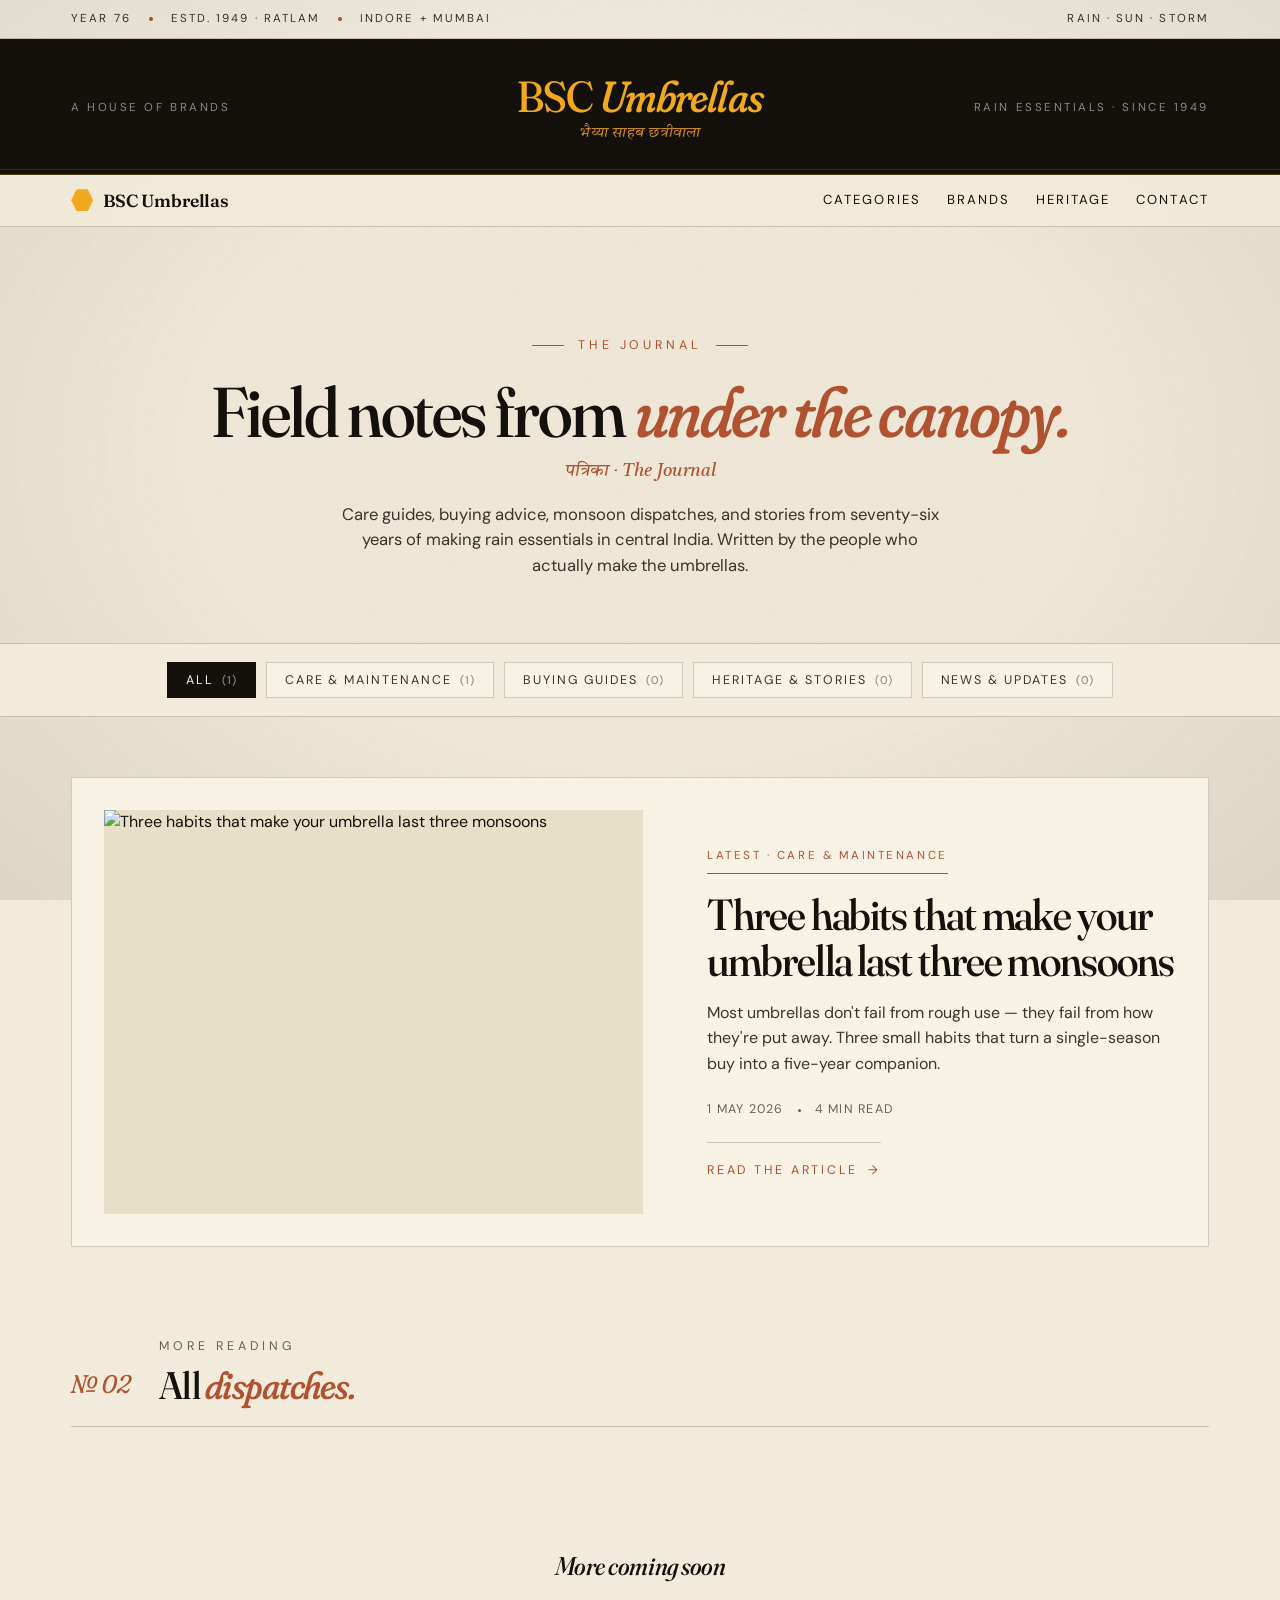
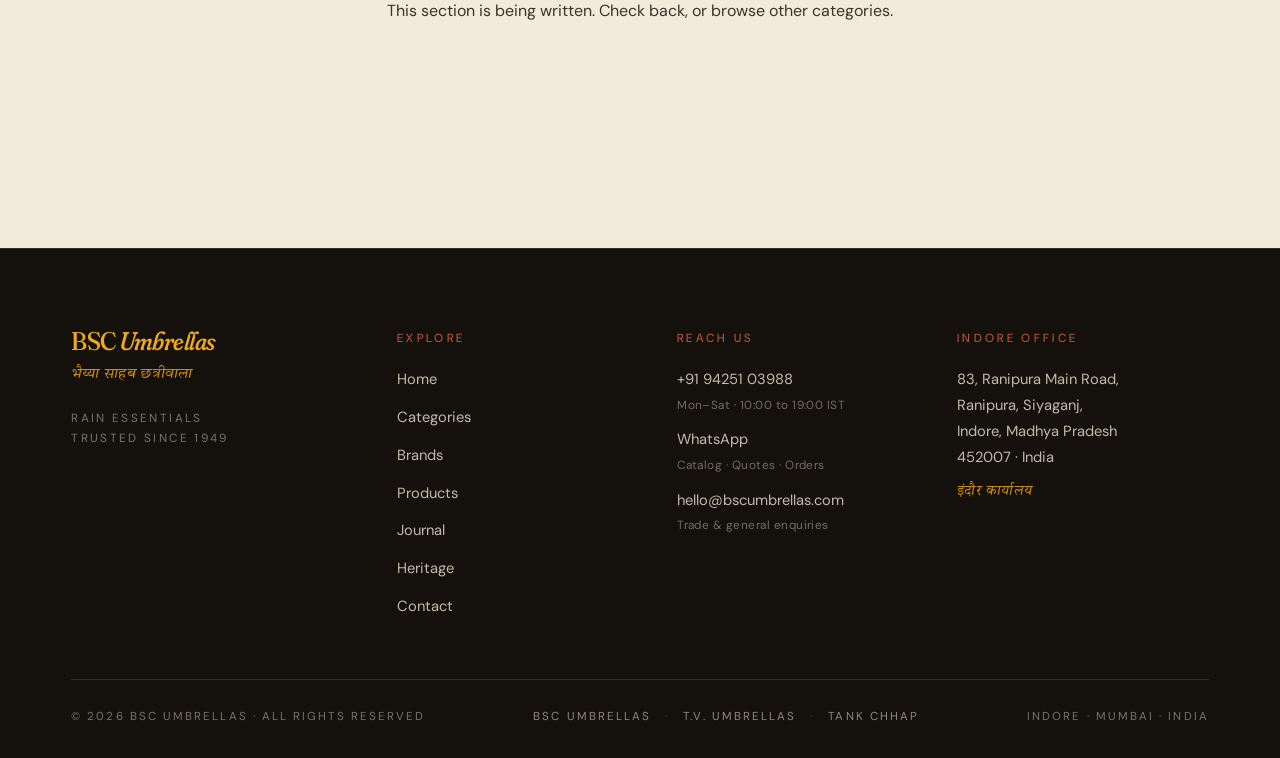
==== blog.html @ c0f9a4b3 "Add files via upload" ====
<!DOCTYPE html>
<html lang="en">
<head>
  <meta charset="UTF-8" />
  <meta name="viewport" content="width=device-width, initial-scale=1.0" />
  <title>The Journal &middot; BSC Umbrellas</title>
  <meta name="description" content="Field notes from a heritage rain-essentials house. Care guides, buying advice, brand stories and monsoon dispatches from BSC, T.V. and Tank Chhap." />

  <!-- Open Graph -->
  <meta property="og:type" content="website" />
  <meta property="og:title" content="The Journal · BSC Umbrellas" />
  <meta property="og:description" content="Field notes from a heritage rain-essentials house. Care guides, buying advice and monsoon dispatches." />
  <meta property="og:site_name" content="BSC Umbrellas" />

  <link rel="preconnect" href="https://fonts.googleapis.com" />
  <link rel="preconnect" href="https://fonts.gstatic.com" crossorigin />
  <link href="https://fonts.googleapis.com/css2?family=Fraunces:ital,opsz,wght,SOFT,WONK@0,9..144,300..900,30..100,0..1;1,9..144,300..900,30..100,0..1&family=DM+Sans:opsz,wght@9..40,300..700&family=Tiro+Devanagari+Hindi:ital@0;1&display=swap" rel="stylesheet" />

  <style>
    :root {
      --paper:        #F2EADA;
      --paper-light:  #F8F2E4;
      --paper-deep:   #E8DFC9;
      --ink:          #14110D;
      --ink-soft:     #3B342A;
      --ink-mute:     #6B6053;
      --rule:         rgba(20,17,13,0.18);
      --rule-strong:  #1A1612;
      --bsc-amber:    #F0A91C;
      --bsc-amber-deep: #C8881A;
      --bsc-blue:     #1769B7;
      --tank-yellow:  #F4B41A;
      --tv-red:       #D81B1B;
      --rust:         #B0512F;
      --max:          1240px;
      --gutter:       clamp(20px, 4vw, 56px);
      --serif:        'Fraunces', 'Bodoni Moda', Georgia, serif;
      --sans:         'DM Sans', system-ui, sans-serif;
      --deva:         'Tiro Devanagari Hindi', serif;
      --t-eyebrow:    0.78rem;
    }

    *, *::before, *::after { box-sizing: border-box; }
    html { scroll-behavior: smooth; }
    body {
      margin: 0;
      background: var(--paper);
      color: var(--ink);
      font-family: var(--sans);
      font-size: clamp(1rem, 1.1vw, 1.125rem);
      line-height: 1.55;
      -webkit-font-smoothing: antialiased;
      text-rendering: optimizeLegibility;
      overflow-x: hidden;
    }

    /* Subtle paper texture — same as index.html */
    body::before {
      content: '';
      position: fixed;
      inset: 0;
      pointer-events: none;
      z-index: 1;
      background-image: url("data:image/svg+xml;utf8,<svg xmlns='http://www.w3.org/2000/svg' width='400' height='400'><filter id='n'><feTurbulence type='fractalNoise' baseFrequency='0.85' numOctaves='2' seed='3'/><feColorMatrix values='0 0 0 0 0.08  0 0 0 0 0.07  0 0 0 0 0.05  0 0 0 0.18 0'/></filter><rect width='100%25' height='100%25' filter='url(%23n)' opacity='0.55'/></svg>");
      background-size: 400px 400px;
      opacity: 0.5;
      mix-blend-mode: multiply;
    }
    body::after {
      content: '';
      position: fixed;
      inset: 0;
      pointer-events: none;
      z-index: 1;
      background: radial-gradient(ellipse at center, transparent 50%, rgba(20,17,13,0.08) 100%);
    }
    main, header, footer, nav { position: relative; z-index: 2; }

    h1, h2, h3, h4 {
      font-family: var(--serif);
      font-weight: 500;
      letter-spacing: -0.018em;
      color: var(--ink);
      margin: 0;
      font-variation-settings: 'opsz' 144, 'SOFT' 25, 'WONK' 0;
    }
    p { margin: 0 0 1em; color: var(--ink-soft); }
    a { color: inherit; text-decoration: none; }
    img { max-width: 100%; height: auto; display: block; }

    .container {
      max-width: var(--max);
      margin: 0 auto;
      padding: 0 var(--gutter);
    }

    /* ============ MASTHEAD BAR (matches site) ============ */
    .masthead-bar {
      border-bottom: 1px solid var(--rule);
      background: var(--paper-light);
      font-family: var(--sans);
      font-size: 0.72rem;
      letter-spacing: 0.18em;
      text-transform: uppercase;
      color: var(--ink-soft);
    }
    .masthead-bar .container {
      display: flex;
      justify-content: space-between;
      align-items: center;
      padding-top: 10px;
      padding-bottom: 10px;
      gap: 20px;
      flex-wrap: wrap;
    }
    .masthead-bar .left, .masthead-bar .right {
      display: flex;
      gap: 18px;
      align-items: center;
    }
    .masthead-bar .dot {
      width: 4px; height: 4px; border-radius: 50%;
      background: var(--rust); display: inline-block;
    }
    @media (max-width: 720px) { .masthead-bar { display: none; } }

    /* ============ MASTHEAD ============ */
    .masthead {
      border-bottom: 1px solid rgba(240, 169, 28, 0.28);
      padding: 36px 0 32px;
      background: var(--ink);
      position: relative;
    }
    .masthead::before {
      content: '';
      position: absolute;
      left: 0; right: 0; bottom: 4px;
      height: 1px;
      background: rgba(240, 169, 28, 0.18);
    }
    .masthead .container {
      display: grid;
      grid-template-columns: 1fr auto 1fr;
      align-items: center;
      gap: 24px;
    }
    .masthead-left, .masthead-right {
      font-family: var(--sans);
      font-size: 0.72rem;
      letter-spacing: 0.22em;
      text-transform: uppercase;
      color: rgba(242, 234, 218, 0.55);
    }
    .masthead-right { text-align: right; }
    .masthead-center { display: flex; flex-direction: column; align-items: center; gap: 8px; }
    .masthead-title {
      font-family: var(--serif);
      font-weight: 500;
      font-variation-settings: 'opsz' 144, 'SOFT' 50, 'WONK' 1;
      font-size: clamp(1.8rem, 3.4vw, 3rem);
      letter-spacing: -0.02em;
      line-height: 1;
      text-align: center;
      color: var(--bsc-amber);
    }
    .masthead-title em {
      font-style: italic;
      color: var(--bsc-amber);
      font-variation-settings: 'opsz' 144, 'SOFT' 100, 'WONK' 1;
    }
    .masthead-deva {
      font-family: var(--deva);
      font-style: italic;
      font-size: 0.95rem;
      color: var(--bsc-amber-deep);
      letter-spacing: 0.02em;
      line-height: 1;
    }
    @media (max-width: 720px) {
      .masthead .container { grid-template-columns: 1fr; text-align: center; }
      .masthead-right { text-align: center; }
    }

    /* ============ NAV ============ */
    nav.primary {
      position: sticky;
      top: 0;
      z-index: 50;
      background: rgba(242,234,218,0.92);
      border-bottom: 1px solid var(--rule);
      backdrop-filter: blur(8px);
      -webkit-backdrop-filter: blur(8px);
    }
    nav.primary .container {
      display: flex;
      justify-content: space-between;
      align-items: center;
      padding-top: 12px;
      padding-bottom: 12px;
      gap: 16px;
      flex-wrap: wrap;
    }
    .nav-mark {
      font-family: var(--serif);
      font-weight: 600;
      font-size: 1.1rem;
      letter-spacing: -0.01em;
      display: flex;
      align-items: center;
      gap: 10px;
      color: var(--ink);
    }
    .nav-mark::before {
      content: '';
      width: 22px; height: 22px;
      background: var(--bsc-amber);
      clip-path: polygon(25% 0%, 75% 0%, 100% 50%, 75% 100%, 25% 100%, 0% 50%);
      display: inline-block;
    }
    .nav-links {
      display: flex;
      gap: clamp(14px, 2vw, 28px);
      list-style: none;
      padding: 0; margin: 0;
      font-size: 0.82rem;
      letter-spacing: 0.16em;
      text-transform: uppercase;
      color: var(--ink-soft);
      flex-wrap: wrap;
    }
    .nav-links a {
      position: relative;
      padding: 6px 0;
      transition: color 0.2s ease;
      color: var(--ink);
    }
    .nav-links a:hover { color: var(--rust); }
    .nav-links a.active { color: var(--rust); border-bottom: 1px solid var(--rust); }
    @media (max-width: 560px) {
      nav.primary .container { gap: 10px; justify-content: center; }
      .nav-links { gap: 18px; font-size: 0.72rem; letter-spacing: 0.14em; flex-wrap: wrap; justify-content: center; }
      .nav-mark { font-size: 0.95rem; gap: 0; }
      .nav-mark::before { display: none; }
    }

    /* ============ PAGE HEADER ============ */
    .page-header {
      padding: clamp(60px, 8vw, 110px) 0 clamp(40px, 5vw, 70px);
      text-align: center;
    }
    .page-eyebrow {
      display: inline-flex;
      align-items: center;
      gap: 14px;
      font-family: var(--sans);
      font-size: var(--t-eyebrow);
      letter-spacing: 0.32em;
      text-transform: uppercase;
      color: var(--rust);
      margin-bottom: 24px;
    }
    .page-eyebrow::before, .page-eyebrow::after {
      content: '';
      width: 32px; height: 1px;
      background: var(--rust);
    }
    .page-title {
      font-family: var(--serif);
      font-size: clamp(2.4rem, 5.5vw, 4.5rem);
      line-height: 0.95;
      letter-spacing: -0.03em;
      margin: 0 0 24px;
      font-variation-settings: 'opsz' 144, 'SOFT' 30, 'WONK' 1;
    }
    .page-title em {
      font-style: italic;
      color: var(--rust);
      font-variation-settings: 'opsz' 144, 'SOFT' 100, 'WONK' 1;
    }
    .page-deva {
      font-family: var(--deva);
      font-style: italic;
      font-size: clamp(1rem, 1.4vw, 1.2rem);
      color: var(--rust);
      margin: -10px 0 18px;
      line-height: 1.3;
    }
    .page-lede {
      font-size: clamp(1rem, 1.3vw, 1.15rem);
      color: var(--ink-soft);
      max-width: 56ch;
      margin: 0 auto;
      line-height: 1.55;
    }

    /* ============ FILTER STRIP ============ */
    .filter-bar {
      position: sticky;
      top: 56px;
      z-index: 40;
      background: var(--paper);
      border-top: 1px solid var(--rule);
      border-bottom: 1px solid var(--rule);
      padding: 18px 0;
      margin-bottom: clamp(40px, 5vw, 60px);
    }
    .filter-bar .container {
      display: flex;
      gap: 10px;
      flex-wrap: wrap;
      justify-content: center;
    }
    .filter-btn {
      font-family: var(--sans);
      font-size: 0.78rem;
      letter-spacing: 0.16em;
      text-transform: uppercase;
      padding: 9px 18px;
      border: 1px solid var(--rule);
      background: var(--paper-light);
      color: var(--ink-soft);
      cursor: pointer;
      transition: all 0.2s ease;
      display: inline-flex;
      align-items: center;
      gap: 8px;
    }
    .filter-btn:hover {
      border-color: var(--rust);
      color: var(--rust);
    }
    .filter-btn.active {
      background: var(--ink);
      border-color: var(--ink);
      color: var(--paper-light);
    }
    .filter-btn .count {
      font-size: 0.7rem;
      opacity: 0.6;
      letter-spacing: 0.08em;
    }

    /* ============ FEATURED POST ============ */
    .featured-wrap {
      margin-bottom: clamp(60px, 7vw, 100px);
    }
    .featured-post {
      display: grid;
      grid-template-columns: 1.15fr 1fr;
      gap: clamp(32px, 5vw, 64px);
      align-items: center;
      border: 1px solid var(--rule);
      background: var(--paper-light);
      padding: clamp(20px, 2.5vw, 32px);
      transition: border-color 0.3s ease, transform 0.3s ease;
    }
    .featured-post:hover {
      border-color: var(--rust);
    }
    .featured-image {
      aspect-ratio: 4 / 3;
      overflow: hidden;
      background: var(--paper-deep);
      position: relative;
    }
    .featured-image img {
      width: 100%; height: 100%;
      object-fit: cover;
      transition: transform 0.6s cubic-bezier(0.2,0.8,0.2,1);
    }
    .featured-post:hover .featured-image img {
      transform: scale(1.04);
    }
    .featured-content {
      padding: 8px 0;
    }
    .featured-tag {
      display: inline-block;
      font-size: 0.72rem;
      letter-spacing: 0.22em;
      text-transform: uppercase;
      color: var(--rust);
      margin-bottom: 18px;
      padding-bottom: 8px;
      border-bottom: 1px solid var(--rust);
    }
    .featured-title {
      font-size: clamp(1.8rem, 3.4vw, 2.8rem);
      line-height: 1.05;
      letter-spacing: -0.025em;
      margin: 0 0 16px;
      font-variation-settings: 'opsz' 144, 'SOFT' 30, 'WONK' 1;
    }
    .featured-excerpt {
      font-size: clamp(1rem, 1.2vw, 1.1rem);
      color: var(--ink-soft);
      line-height: 1.6;
      margin-bottom: 24px;
    }
    .featured-meta {
      display: flex;
      align-items: center;
      gap: 14px;
      font-size: 0.78rem;
      letter-spacing: 0.1em;
      text-transform: uppercase;
      color: var(--ink-mute);
    }
    .featured-meta .dot {
      width: 3px; height: 3px;
      border-radius: 50%;
      background: var(--ink-mute);
    }
    .featured-cta {
      display: inline-flex;
      align-items: center;
      gap: 10px;
      margin-top: 22px;
      padding-top: 18px;
      border-top: 1px solid var(--rule);
      font-size: 0.78rem;
      letter-spacing: 0.22em;
      text-transform: uppercase;
      color: var(--rust);
      transition: gap 0.3s;
    }
    .featured-post:hover .featured-cta { gap: 16px; }
    @media (max-width: 880px) {
      .featured-post { grid-template-columns: 1fr; }
    }

    /* ============ POST GRID ============ */
    .section-marker {
      display: grid;
      grid-template-columns: auto 1fr;
      gap: 28px;
      align-items: end;
      margin-bottom: 40px;
      padding-bottom: 22px;
      border-bottom: 1px solid var(--rule);
    }
    @media (max-width: 720px) {
      .section-marker { grid-template-columns: 1fr; gap: 14px; }
    }
    .section-num {
      font-family: var(--serif);
      font-style: italic;
      font-size: 1.6rem;
      color: var(--rust);
      font-variation-settings: 'opsz' 144, 'SOFT' 100, 'WONK' 1;
    }
    .section-kicker {
      font-size: var(--t-eyebrow);
      letter-spacing: 0.32em;
      text-transform: uppercase;
      color: var(--ink-mute);
      margin-bottom: 10px;
      display: block;
    }
    .section-title {
      font-size: clamp(1.6rem, 3vw, 2.4rem);
      line-height: 1;
      letter-spacing: -0.02em;
      font-variation-settings: 'opsz' 144, 'SOFT' 30, 'WONK' 1;
    }
    .section-title .ital {
      font-style: italic;
      color: var(--rust);
      font-variation-settings: 'opsz' 144, 'SOFT' 100, 'WONK' 1;
    }

    .post-grid {
      display: grid;
      grid-template-columns: repeat(3, 1fr);
      gap: clamp(24px, 3vw, 40px);
      padding-bottom: clamp(80px, 10vw, 130px);
    }
    @media (max-width: 980px) {
      .post-grid { grid-template-columns: repeat(2, 1fr); }
    }
    @media (max-width: 600px) {
      .post-grid { grid-template-columns: 1fr; }
    }

    .post-card {
      display: flex;
      flex-direction: column;
      background: var(--paper-light);
      border: 1px solid var(--rule);
      transition: border-color 0.3s ease, transform 0.3s ease;
      overflow: hidden;
    }
    .post-card:hover {
      border-color: var(--rust);
      transform: translateY(-3px);
    }
    .post-image {
      aspect-ratio: 16 / 10;
      overflow: hidden;
      background: var(--paper-deep);
    }
    .post-image img {
      width: 100%; height: 100%;
      object-fit: cover;
      transition: transform 0.6s cubic-bezier(0.2,0.8,0.2,1);
    }
    .post-card:hover .post-image img {
      transform: scale(1.05);
    }
    .post-body {
      padding: 22px 24px 18px;
      display: flex;
      flex-direction: column;
      flex-grow: 1;
    }
    .post-tag {
      font-size: 0.7rem;
      letter-spacing: 0.22em;
      text-transform: uppercase;
      color: var(--rust);
      margin-bottom: 12px;
    }
    .post-title {
      font-family: var(--serif);
      font-size: 1.35rem;
      line-height: 1.2;
      letter-spacing: -0.015em;
      margin: 0 0 10px;
      font-variation-settings: 'opsz' 144, 'SOFT' 30, 'WONK' 0;
    }
    .post-excerpt {
      font-size: 0.92rem;
      color: var(--ink-mute);
      line-height: 1.55;
      margin: 0 0 18px;
      flex-grow: 1;
    }
    .post-meta {
      display: flex;
      align-items: center;
      gap: 10px;
      padding-top: 14px;
      border-top: 1px solid var(--rule);
      font-size: 0.72rem;
      letter-spacing: 0.1em;
      text-transform: uppercase;
      color: var(--ink-mute);
    }
    .post-meta .dot {
      width: 3px; height: 3px;
      border-radius: 50%;
      background: var(--ink-mute);
    }

    /* ============ EMPTY / LOADING ============ */
    .state-msg {
      grid-column: 1 / -1;
      text-align: center;
      padding: 80px 20px;
      color: var(--ink-mute);
    }
    .state-msg h3 {
      font-family: var(--serif);
      font-size: 1.6rem;
      color: var(--ink);
      margin: 0 0 12px;
      font-style: italic;
    }

    /* ============ FOOTER ============ */
    footer.bottom {
      background: var(--ink);
      color: rgba(242,234,218,0.6);
      padding: clamp(56px, 7vw, 80px) 0 32px;
      border-top: 1px solid rgba(242,234,218,0.12);
      font-family: var(--sans);
    }
    .footer-grid {
      display: grid;
      grid-template-columns: 1.2fr 1fr 1fr 1.1fr;
      gap: clamp(32px, 4vw, 56px);
      padding-bottom: clamp(40px, 5vw, 60px);
      border-bottom: 1px solid rgba(242,234,218,0.12);
    }
    @media (max-width: 900px) { .footer-grid { grid-template-columns: 1fr 1fr; gap: 36px; } }
    @media (max-width: 540px) { .footer-grid { grid-template-columns: 1fr; } }
    .footer-brand { display: flex; flex-direction: column; gap: 10px; }
    .footer-mark {
      font-family: var(--serif); font-weight: 500;
      font-variation-settings: 'opsz' 144, 'SOFT' 50, 'WONK' 1;
      font-size: 1.6rem; letter-spacing: -0.02em;
      color: var(--bsc-amber); line-height: 1;
    }
    .footer-mark em { font-style: italic; font-variation-settings: 'opsz' 144, 'SOFT' 100, 'WONK' 1; }
    .footer-deva {
      font-family: var(--deva); font-style: italic;
      font-size: 0.95rem; color: var(--bsc-amber-deep);
      letter-spacing: 0.02em; line-height: 1.3;
    }
    .footer-tagline {
      font-size: 0.74rem; letter-spacing: 0.2em;
      text-transform: uppercase; color: rgba(242,234,218,0.45);
      margin-top: 14px; line-height: 1.7;
    }
    .footer-col h4 {
      font-family: var(--sans); font-weight: 500;
      font-size: 0.74rem; letter-spacing: 0.28em;
      text-transform: uppercase; color: var(--rust); margin: 0 0 20px;
    }
    .footer-list { list-style: none; margin: 0; padding: 0; display: flex; flex-direction: column; gap: 13px; }
    .footer-list a {
      color: rgba(242,234,218,0.78); font-size: 0.92rem;
      letter-spacing: 0; text-transform: none;
      transition: color 0.2s ease; display: inline-block;
    }
    .footer-list a:hover { color: var(--bsc-amber); }
    .footer-list .small {
      display: block; font-size: 0.74rem;
      color: rgba(242,234,218,0.42); letter-spacing: 0.04em;
      margin-top: 4px; text-transform: none;
    }
    .footer-address { font-style: normal; font-size: 0.92rem; line-height: 1.75; color: rgba(242,234,218,0.78); }
    .footer-address-deva {
      display: block; font-family: var(--deva); font-style: italic;
      color: var(--bsc-amber-deep); font-size: 0.85rem;
      margin-top: 10px; letter-spacing: 0.02em;
    }
    .footer-bottom {
      display: flex; justify-content: space-between; align-items: center;
      gap: 20px; flex-wrap: wrap; padding-top: 28px;
      font-size: 0.72rem; letter-spacing: 0.18em;
      text-transform: uppercase; color: rgba(242,234,218,0.45);
    }
    .footer-bottom .brands-list { display: flex; gap: 14px; align-items: center; flex-wrap: wrap; }
    .footer-bottom .brands-list span:not(.dot) { color: rgba(242,234,218,0.55); }
    .footer-bottom .dot { color: rgba(242,234,218,0.25); }
    @media (max-width: 720px) { .footer-bottom { justify-content: center; text-align: center; flex-direction: column; } }

    /* ============ REVEAL ANIMATION ============ */
    .reveal {
      opacity: 0;
      transform: translateY(24px);
      transition: opacity 0.9s ease, transform 0.9s cubic-bezier(0.2, 0.8, 0.2, 1);
    }
    .reveal.in {
      opacity: 1;
      transform: translateY(0);
    }
    .reveal.d1 { transition-delay: 0.08s; }
    .reveal.d2 { transition-delay: 0.16s; }
    .reveal.d3 { transition-delay: 0.24s; }

    @media (prefers-reduced-motion: reduce) {
      *, *::before, *::after {
        animation-duration: 0.01ms !important;
        transition-duration: 0.01ms !important;
      }
      .reveal { opacity: 1; transform: none; }
    }
  </style>
</head>
<body>

  <div class="masthead-bar">
    <div class="container">
      <div class="left">
        <span>Year 76</span>
        <span class="dot"></span>
        <span>Estd. 1949 &middot; Ratlam</span>
        <span class="dot"></span>
        <span>Indore + Mumbai</span>
      </div>
      <div class="right">
        <span>Rain &middot; Sun &middot; Storm</span>
      </div>
    </div>
  </div>

  <header class="masthead">
    <div class="container">
      <div class="masthead-left">A House of Brands</div>
      <div class="masthead-center">
        <h1 class="masthead-title"><a href="index.html">BSC <em>Umbrellas</em></a></h1>
        <div class="masthead-deva">भैय्या साहब छत्रीवाला</div>
      </div>
      <div class="masthead-right">Rain Essentials &middot; Since 1949</div>
    </div>
  </header>

  <nav class="primary">
    <div class="container">
      <a href="index.html" class="nav-mark">BSC Umbrellas</a>
      <ul class="nav-links">
        <li><a href="index.html#categories">Categories</a></li>
        <li><a href="index.html#brands">Brands</a></li>
        <li><a href="index.html#heritage">Heritage</a></li>
        <li><a href="index.html#contact">Contact</a></li>
      </ul>
    </div>
  </nav>

  <main>

    <section class="page-header">
      <div class="container">
        <div class="page-eyebrow">The Journal</div>
        <h1 class="page-title">Field notes from <em>under the canopy.</em></h1>
        <div class="page-deva">पत्रिका &middot; The Journal</div>
        <p class="page-lede">Care guides, buying advice, monsoon dispatches, and stories from seventy-six years of making rain essentials in central India. Written by the people who actually make the umbrellas.</p>
      </div>
    </section>

    <div class="filter-bar">
      <div class="container" id="filter-bar">
        <button class="filter-btn active" data-cat="all">
          <span>All</span>
          <span class="count" data-count="all"></span>
        </button>
        <button class="filter-btn" data-cat="Care &amp; Maintenance">
          <span>Care &amp; Maintenance</span>
          <span class="count" data-count="Care &amp; Maintenance"></span>
        </button>
        <button class="filter-btn" data-cat="Buying Guides">
          <span>Buying Guides</span>
          <span class="count" data-count="Buying Guides"></span>
        </button>
        <button class="filter-btn" data-cat="Heritage &amp; Stories">
          <span>Heritage &amp; Stories</span>
          <span class="count" data-count="Heritage &amp; Stories"></span>
        </button>
        <button class="filter-btn" data-cat="News &amp; Updates">
          <span>News &amp; Updates</span>
          <span class="count" data-count="News &amp; Updates"></span>
        </button>
      </div>
    </div>

    <!-- Featured post (most recent) -->
    <section class="featured-wrap">
      <div class="container">
        <div id="featured-slot"></div>
      </div>
    </section>

    <!-- Article grid -->
    <section>
      <div class="container">
        <div class="section-marker reveal">
          <div class="section-num">№ 02</div>
          <div>
            <span class="section-kicker">More Reading</span>
            <h2 class="section-title">All <span class="ital">dispatches.</span></h2>
          </div>
        </div>
        <div class="post-grid" id="post-grid">
          <!-- Cards rendered by JS -->
        </div>
      </div>
    </section>

  </main>

  <footer class="bottom">
    <div class="container">
      <div class="footer-grid">

        <div class="footer-brand">
          <div class="footer-mark">BSC <em>Umbrellas</em></div>
          <div class="footer-deva">भैय्या साहब छत्रीवाला</div>
          <div class="footer-tagline">Rain Essentials<br />Trusted Since 1949</div>
        </div>

        <div class="footer-col">
          <h4>Explore</h4>
          <ul class="footer-list">
            <li><a href="index.html">Home</a></li>
            <li><a href="index.html#categories">Categories</a></li>
            <li><a href="index.html#brands">Brands</a></li>
            <li><a href="products.html">Products</a></li>
            <li><a href="blog.html">Journal</a></li>
            <li><a href="index.html#heritage">Heritage</a></li>
            <li><a href="index.html#contact">Contact</a></li>
          </ul>
        </div>

        <div class="footer-col">
          <h4>Reach Us</h4>
          <ul class="footer-list">
            <li>
              <a href="tel:+919425103988">+91 94251 03988</a>
              <span class="small">Mon&ndash;Sat &middot; 10:00 to 19:00 IST</span>
            </li>
            <li>
              <a href="https://wa.me/919425103988" target="_blank" rel="noopener">WhatsApp</a>
              <span class="small">Catalog &middot; Quotes &middot; Orders</span>
            </li>
            <li>
              <a href="mailto:hello@bscumbrellas.com">hello@bscumbrellas.com</a>
              <span class="small">Trade &amp; general enquiries</span>
            </li>
          </ul>
        </div>

        <div class="footer-col">
          <h4>Indore Office</h4>
          <address class="footer-address">
            83, Ranipura Main Road,<br />
            Ranipura, Siyaganj,<br />
            Indore, Madhya Pradesh<br />
            452007 &middot; India
            <span class="footer-address-deva">इंदौर कार्यालय</span>
          </address>
        </div>

      </div>

      <div class="footer-bottom">
        <div>&copy; 2026 BSC Umbrellas &middot; All rights reserved</div>
        <div class="brands-list">
          <span>BSC Umbrellas</span>
          <span class="dot">&middot;</span>
          <span>T.V. Umbrellas</span>
          <span class="dot">&middot;</span>
          <span>Tank Chhap</span>
        </div>
        <div>Indore &middot; Mumbai &middot; India</div>
      </div>
    </div>
  </footer>

  <script>
    let allPosts = [];
    let currentFilter = 'all';

    async function loadPosts() {
      try {
        const res = await fetch('blogs.json');
        const data = await res.json();
        // Sort newest first
        allPosts = (data.posts || []).slice().sort((a, b) =>
          (b.date || '').localeCompare(a.date || '')
        );
        updateCounts();
        render();
        wireFilters();

        // Honour ?cat= param
        const urlCat = new URLSearchParams(location.search).get('cat');
        if (urlCat) {
          const btn = document.querySelector(`[data-cat="${urlCat}"]`);
          if (btn) btn.click();
        }
      } catch (e) {
        console.error('Failed to load blog index', e);
        document.getElementById('post-grid').innerHTML =
          '<div class="state-msg"><h3>Could not load articles</h3><p>Please refresh the page or contact us directly.</p></div>';
      }
    }

    function updateCounts() {
      const all = document.querySelector('[data-count="all"]');
      if (all) all.textContent = `(${allPosts.length})`;
      const cats = ['Care & Maintenance', 'Buying Guides', 'Heritage & Stories', 'News & Updates'];
      cats.forEach(cat => {
        const n = allPosts.filter(p => p.category === cat).length;
        const el = document.querySelector(`[data-count="${cat}"]`);
        if (el) el.textContent = `(${n})`;
      });
    }

    function render() {
      const filtered = currentFilter === 'all'
        ? allPosts
        : allPosts.filter(p => p.category === currentFilter);

      renderFeatured(filtered);
      renderGrid(filtered);
    }

    function renderFeatured(filtered) {
      const slot = document.getElementById('featured-slot');
      // Show featured only when "All" is active and there's at least 1 post
      if (currentFilter !== 'all' || filtered.length === 0) {
        slot.innerHTML = '';
        return;
      }
      const p = filtered[0];
      slot.innerHTML = `
        <a href="blogs/${encodeURIComponent(p.slug)}.html" class="featured-post reveal in">
          <div class="featured-image">
            <img src="${p.cover}" alt="${escapeHtml(p.title)}" loading="eager" />
          </div>
          <div class="featured-content">
            <div class="featured-tag">Latest &middot; ${escapeHtml(p.category)}</div>
            <h2 class="featured-title">${escapeHtml(p.title)}</h2>
            <p class="featured-excerpt">${escapeHtml(p.excerpt)}</p>
            <div class="featured-meta">
              <span>${formatDate(p.date)}</span>
              <span class="dot"></span>
              <span>${escapeHtml(p.read_time || '')}</span>
            </div>
            <div class="featured-cta">
              <span>Read the article</span>
              <span>&rarr;</span>
            </div>
          </div>
        </a>
      `;
    }

    function renderGrid(filtered) {
      const grid = document.getElementById('post-grid');
      // When "All" is active, skip the first (featured) post in the grid
      const list = currentFilter === 'all' ? filtered.slice(1) : filtered;

      if (list.length === 0) {
        grid.innerHTML = `<div class="state-msg"><h3>More coming soon</h3><p>This section is being written. Check back, or browse other categories.</p></div>`;
        return;
      }

      grid.innerHTML = list.map((p, i) => `
        <a href="blogs/${encodeURIComponent(p.slug)}.html" class="post-card reveal d${(i % 3) + 1}">
          <div class="post-image">
            <img src="${p.cover}" alt="${escapeHtml(p.title)}" loading="lazy" />
          </div>
          <div class="post-body">
            <div class="post-tag">${escapeHtml(p.category)}</div>
            <h3 class="post-title">${escapeHtml(p.title)}</h3>
            <p class="post-excerpt">${escapeHtml(p.excerpt)}</p>
            <div class="post-meta">
              <span>${formatDate(p.date)}</span>
              <span class="dot"></span>
              <span>${escapeHtml(p.read_time || '')}</span>
            </div>
          </div>
        </a>
      `).join('');

      // Re-observe new reveal elements
      document.querySelectorAll('.post-card.reveal').forEach(el => io.observe(el));
    }

    function wireFilters() {
      document.querySelectorAll('.filter-btn').forEach(btn => {
        btn.addEventListener('click', () => {
          document.querySelectorAll('.filter-btn').forEach(b => b.classList.remove('active'));
          btn.classList.add('active');
          currentFilter = btn.dataset.cat;
          render();
          const url = new URL(location.href);
          if (currentFilter === 'all') url.searchParams.delete('cat');
          else url.searchParams.set('cat', currentFilter);
          history.replaceState({}, '', url);
        });
      });
    }

    function formatDate(iso) {
      if (!iso) return '';
      const d = new Date(iso + 'T00:00:00');
      if (isNaN(d)) return iso;
      return d.toLocaleDateString('en-GB', { day: 'numeric', month: 'short', year: 'numeric' });
    }

    function escapeHtml(s) {
      return String(s == null ? '' : s).replace(/[&<>"']/g, c => ({
        '&':'&amp;','<':'&lt;','>':'&gt;','"':'&quot;',"'":'&#39;'
      }[c]));
    }

    // Reveal observer
    const io = new IntersectionObserver((entries) => {
      entries.forEach(e => {
        if (e.isIntersecting) {
          e.target.classList.add('in');
          io.unobserve(e.target);
        }
      });
    }, { threshold: 0.12, rootMargin: '0px 0px -60px 0px' });
    document.querySelectorAll('.reveal').forEach(r => io.observe(r));

    loadPosts();
  </script>

</body>
</html>
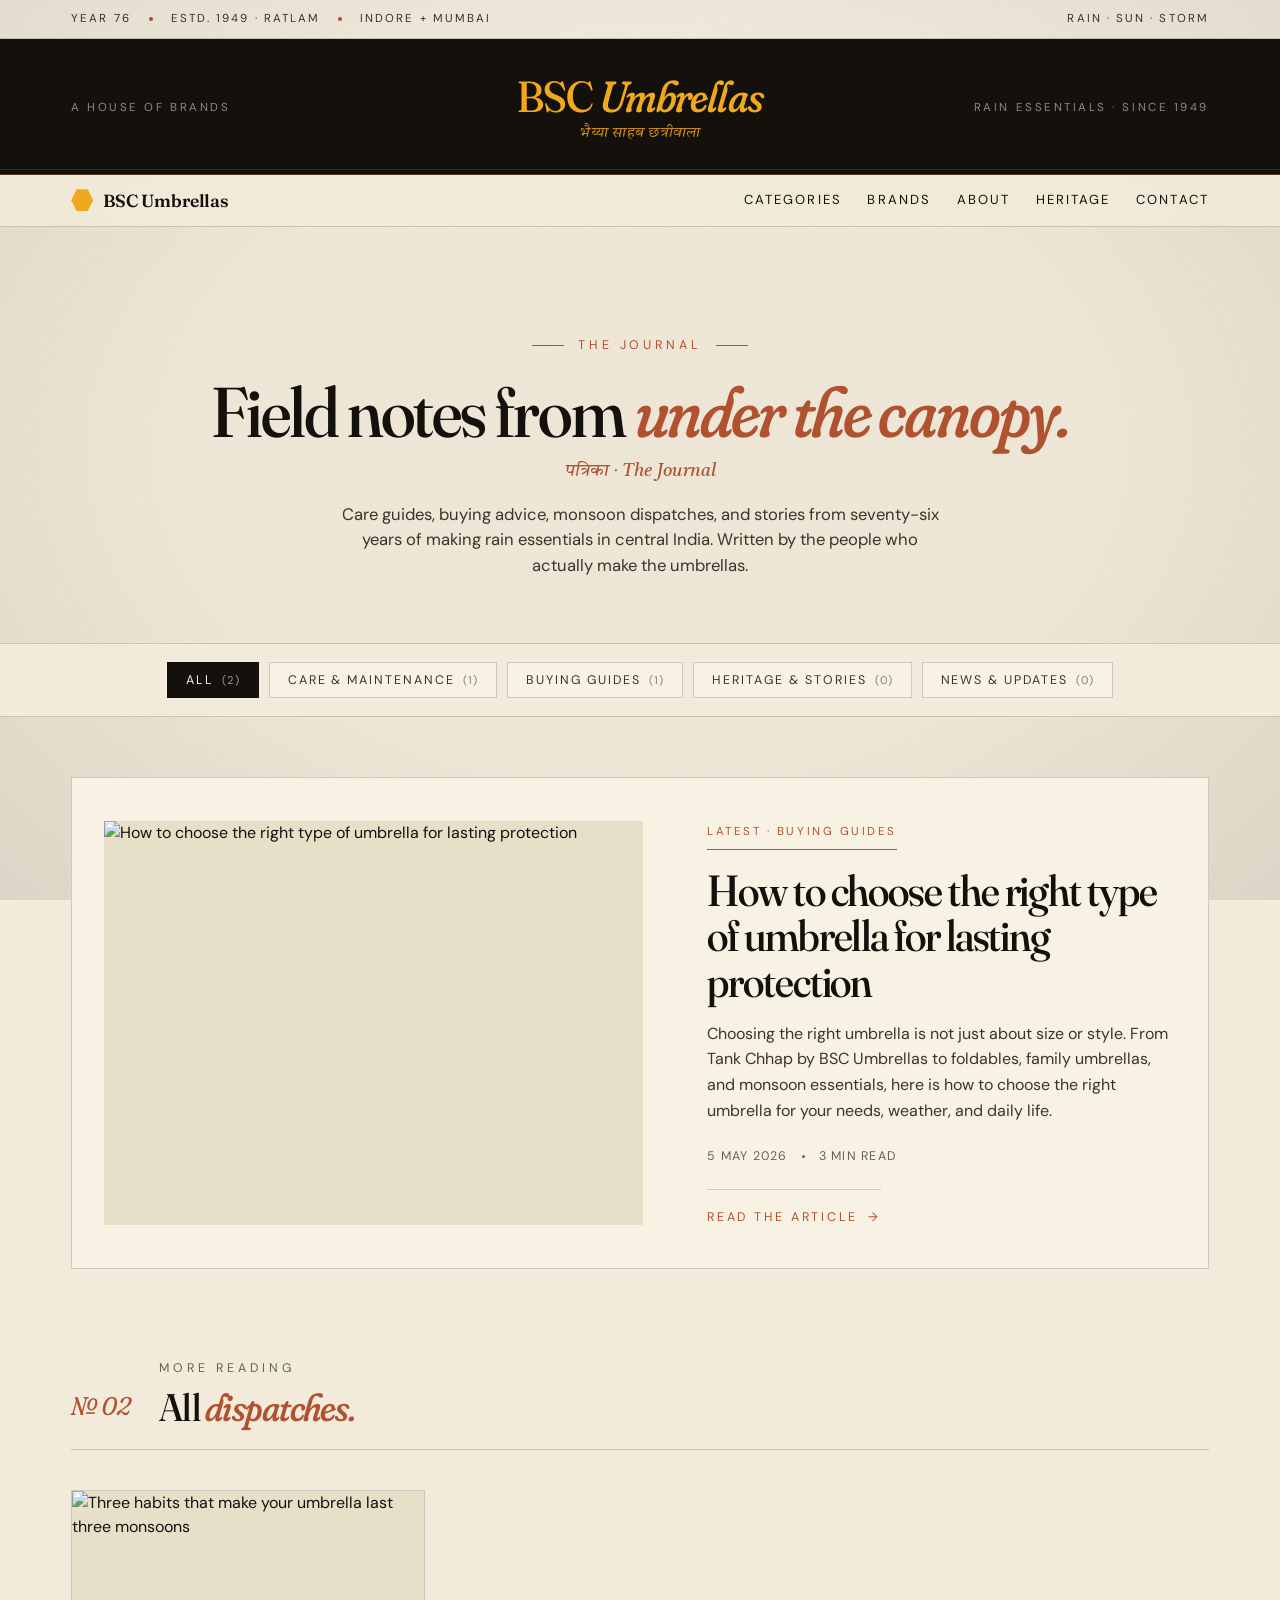
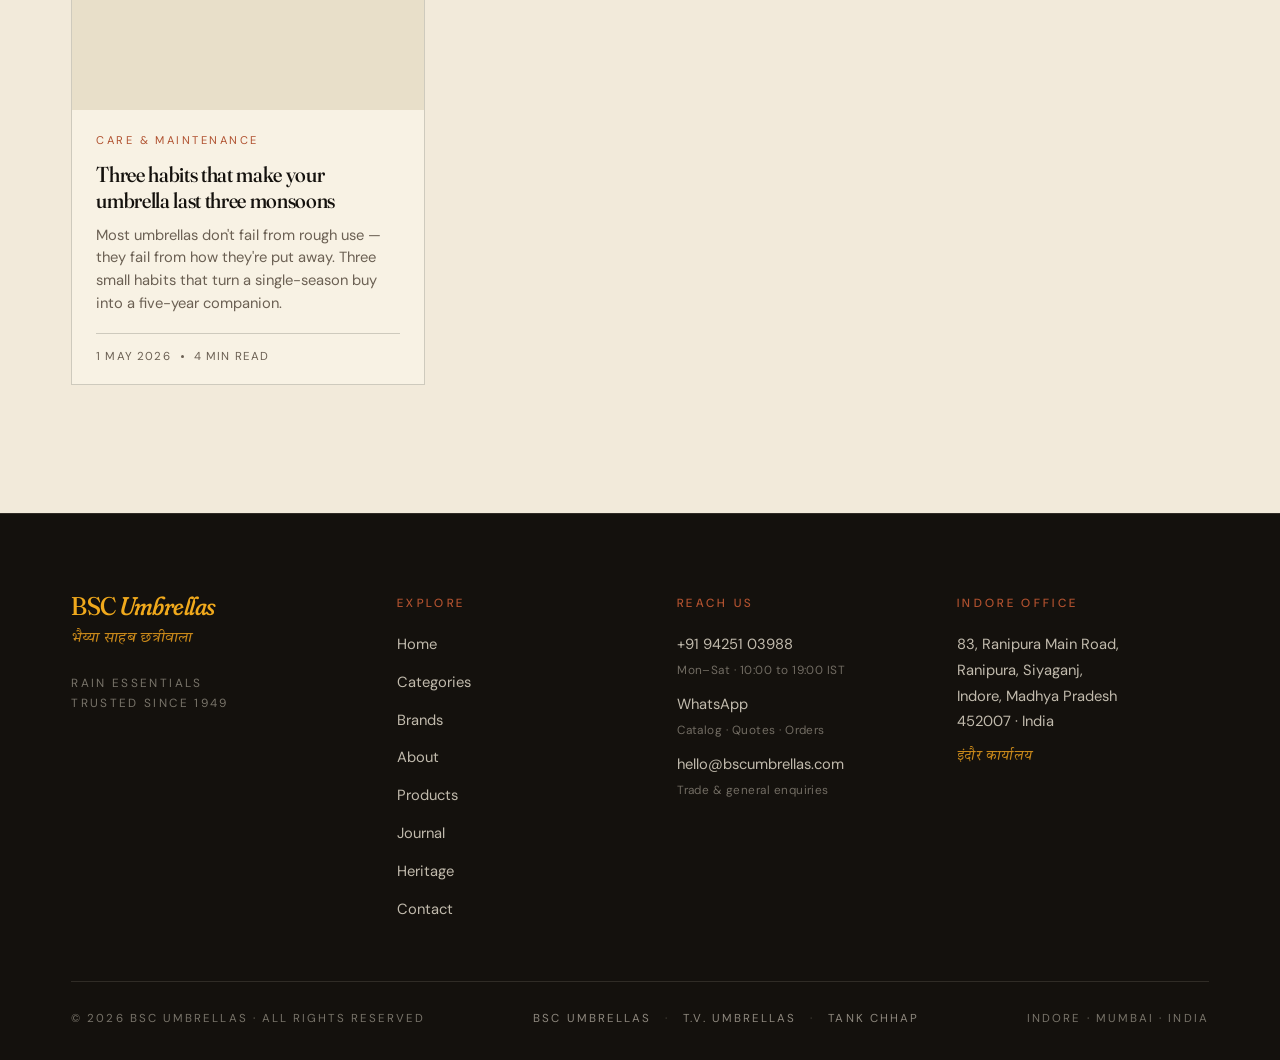
==== commit 4ff61112: "Add files via upload" ====
--- a/blog.html
+++ b/blog.html
@@ -3,14 +3,27 @@
 <head>
   <meta charset="UTF-8" />
   <meta name="viewport" content="width=device-width, initial-scale=1.0" />
-  <title>The Journal &middot; BSC Umbrellas</title>
-  <meta name="description" content="Field notes from a heritage rain-essentials house. Care guides, buying advice, brand stories and monsoon dispatches from BSC, T.V. and Tank Chhap." />
+  <title>The Journal &middot; BSC Umbrellas — Care Guides, Buying Advice &amp; Monsoon Dispatches</title>
+  <meta name="description" content="The BSC Umbrellas Journal — care guides, buying advice, brand stories and monsoon dispatches from a heritage rain-essentials house making umbrellas, raincoats and ponchos in India since 1949." />
+  <meta name="author" content="BSC Umbrellas" />
+
+  <link rel="canonical" href="https://bscumbrellas.in/blog.html" />
 
   <!-- Open Graph -->
   <meta property="og:type" content="website" />
-  <meta property="og:title" content="The Journal · BSC Umbrellas" />
-  <meta property="og:description" content="Field notes from a heritage rain-essentials house. Care guides, buying advice and monsoon dispatches." />
+  <meta property="og:title" content="The Journal · BSC Umbrellas — Care Guides, Buying Advice &amp; Monsoon Dispatches" />
+  <meta property="og:description" content="Care guides, buying advice, brand stories and monsoon dispatches from a heritage rain-essentials house making umbrellas in India since 1949." />
+  <meta property="og:url" content="https://bscumbrellas.in/blog.html" />
   <meta property="og:site_name" content="BSC Umbrellas" />
+  <meta property="og:image" content="https://res.cloudinary.com/dgiyxtmkl/image/upload/v1777823914/BSC_Logo.png" />
+
+  <meta name="twitter:card" content="summary_large_image" />
+  <meta name="twitter:title" content="The Journal · BSC Umbrellas" />
+  <meta name="twitter:description" content="Care guides, buying advice and monsoon dispatches from a heritage rain-essentials house since 1949." />
+  <meta name="twitter:image" content="https://res.cloudinary.com/dgiyxtmkl/image/upload/v1777823914/BSC_Logo.png" />
+
+  <link rel="icon" type="image/svg+xml" href="/favicon.svg" />
+  <meta name="theme-color" content="#F0A91C" />
 
   <link rel="preconnect" href="https://fonts.googleapis.com" />
   <link rel="preconnect" href="https://fonts.gstatic.com" crossorigin />
@@ -693,6 +706,7 @@
       <ul class="nav-links">
         <li><a href="index.html#categories">Categories</a></li>
         <li><a href="index.html#brands">Brands</a></li>
+        <li><a href="about.html">About</a></li>
         <li><a href="index.html#heritage">Heritage</a></li>
         <li><a href="index.html#contact">Contact</a></li>
       </ul>
@@ -776,6 +790,7 @@
             <li><a href="index.html">Home</a></li>
             <li><a href="index.html#categories">Categories</a></li>
             <li><a href="index.html#brands">Brands</a></li>
+        <li><a href="about.html">About</a></li>
             <li><a href="products.html">Products</a></li>
             <li><a href="blog.html">Journal</a></li>
             <li><a href="index.html#heritage">Heritage</a></li>
